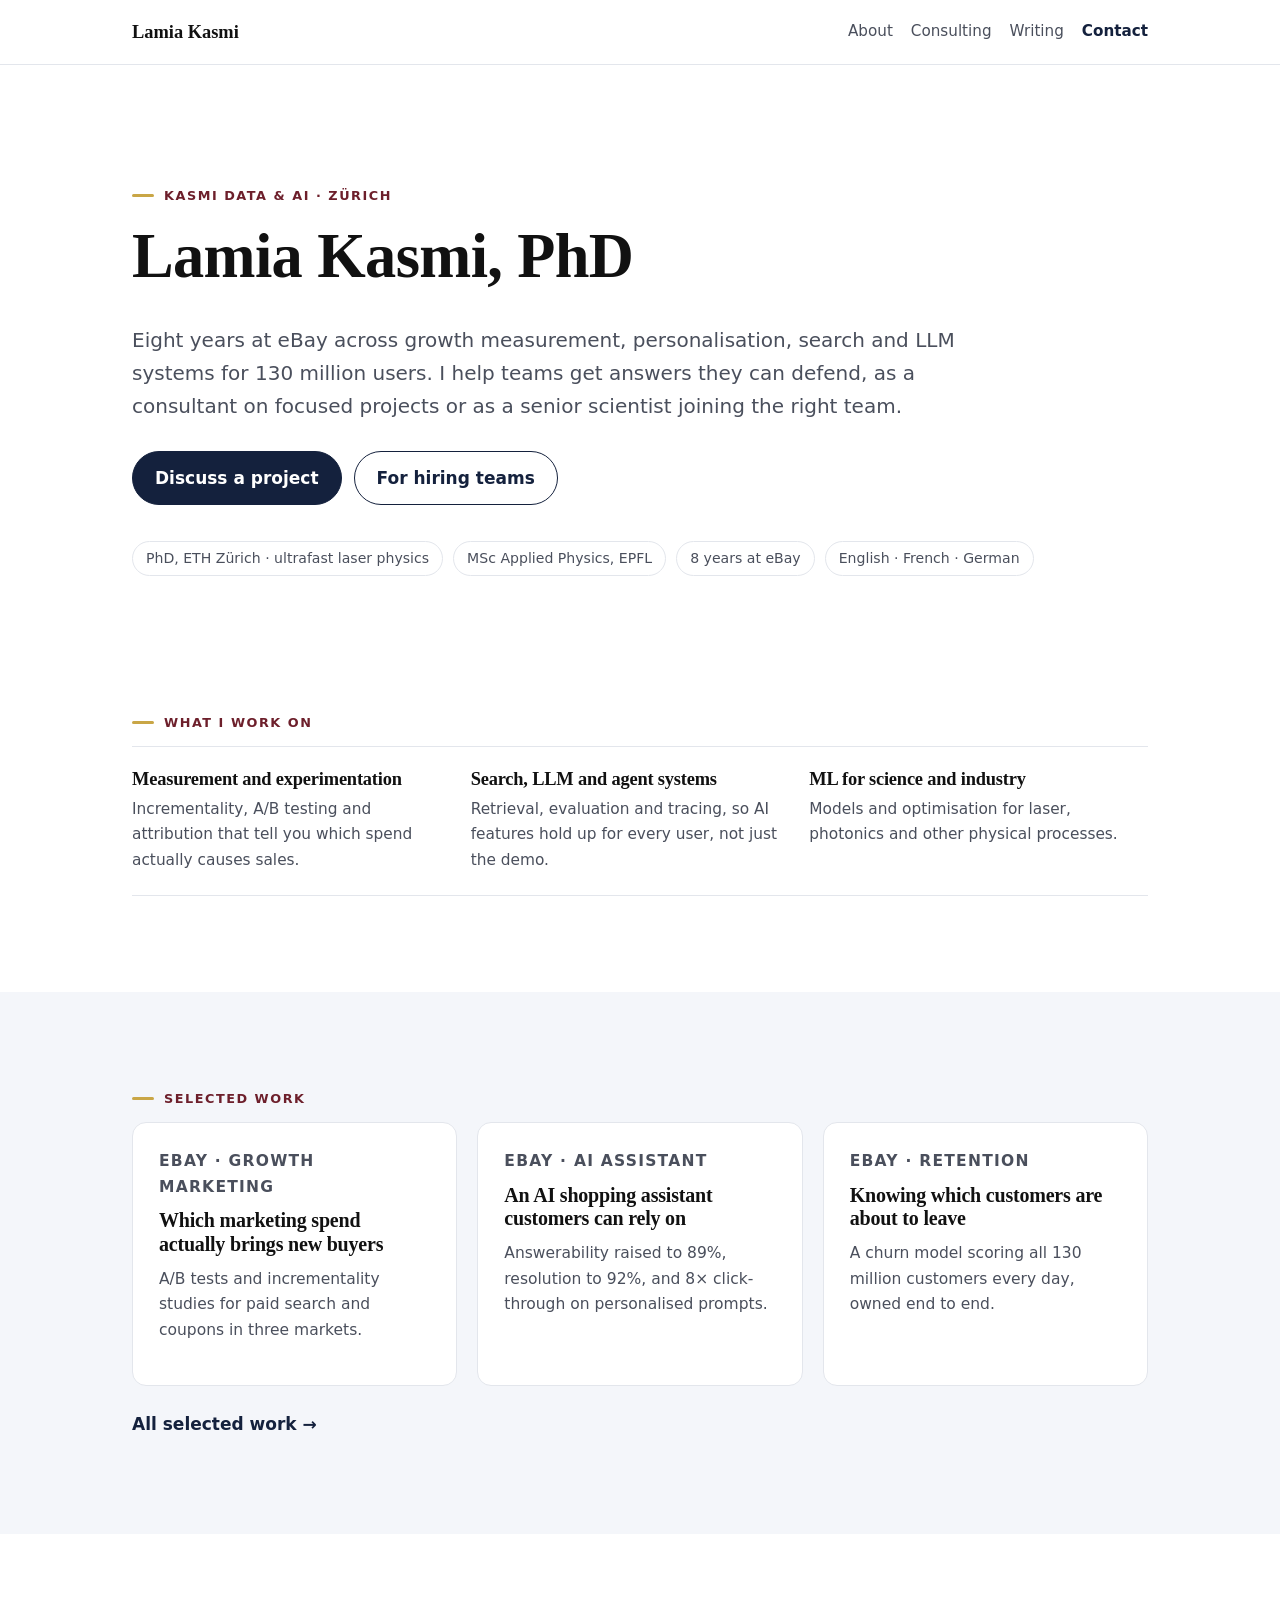
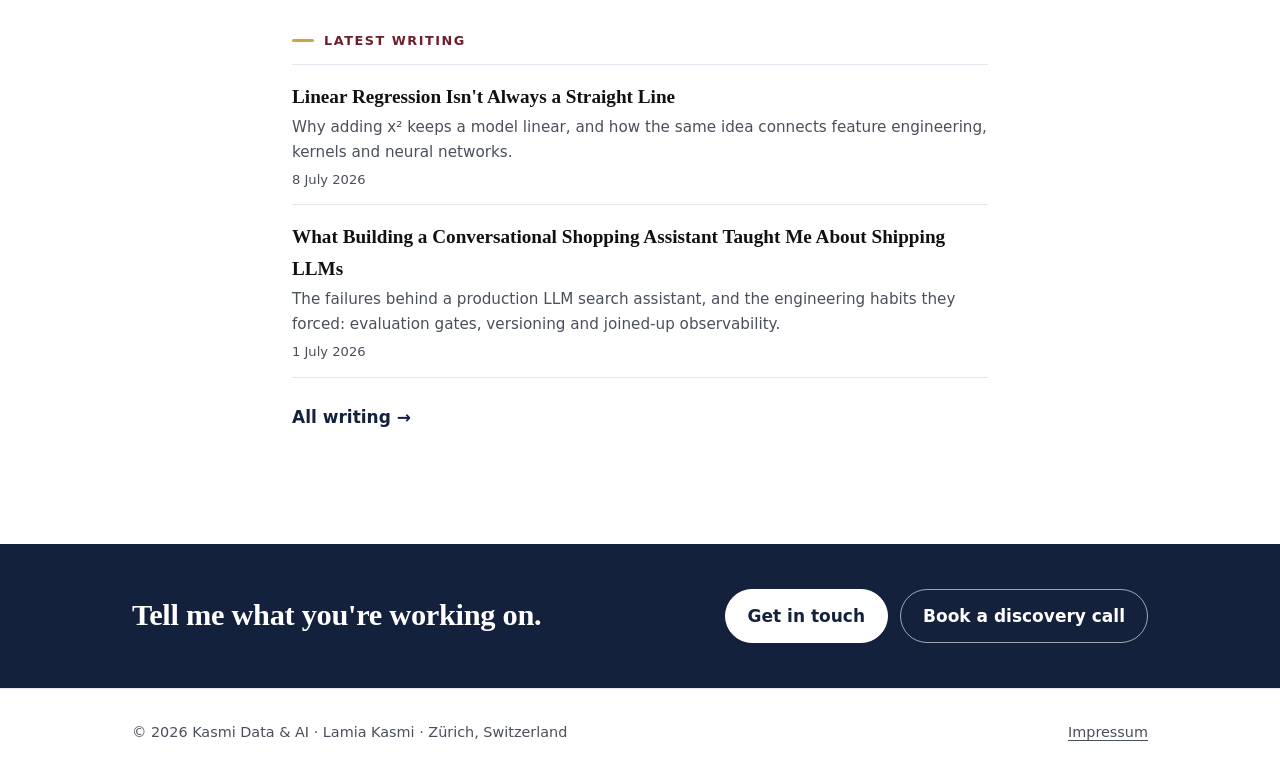
==== index.html @ ca81e2a3 "Update site" ====
<!doctype html>
<html lang="en">
<head>
<meta charset="utf-8">
<meta name="viewport" content="width=device-width, initial-scale=1">
<title>Lamia Kasmi, PhD | Kasmi Data &amp; AI, Zürich</title>
<meta name="description" content="Lamia Kasmi, physicist turned data scientist in Zürich. Growth measurement, experimentation, search and LLM systems, and ML for science and industry.">
<link rel="canonical" href="https://lamiakasmi.com/">
<meta property="og:type" content="website">
<meta property="og:title" content="Lamia Kasmi, PhD | Kasmi Data &amp; AI, Zürich">
<meta property="og:description" content="Lamia Kasmi, physicist turned data scientist in Zürich. Growth measurement, experimentation, search and LLM systems, and ML for science and industry.">
<meta property="og:url" content="https://lamiakasmi.com/">
<meta name="twitter:card" content="summary">
<link rel="icon" href="/static/favicon.svg" type="image/svg+xml">
<link rel="stylesheet" href="/static/style.css">
<script type="application/ld+json">
{"@context":"https://schema.org","@type":"Person","name":"Lamia Kasmi","jobTitle":"Senior Data Scientist and AI Consultant","url":"https://lamiakasmi.com","address":{"@type":"PostalAddress","addressLocality":"Zürich","addressCountry":"CH"},"alumniOf":[{"@type":"CollegeOrUniversity","name":"ETH Zürich"},{"@type":"CollegeOrUniversity","name":"EPFL"}],"knowsAbout":["Experimentation","Incrementality measurement","Marketing attribution","Search and retrieval","LLM evaluation","Machine learning","Laser physics"],"knowsLanguage":["en","fr","de"],"worksFor":{"@type":"Organization","name":"Kasmi Data & AI","url":"https://lamiakasmi.com"}}
</script>

</head>
<body>
<header class="site-header">
  <div class="wrap bar">
    <a class="brand" href="/">Lamia Kasmi</a>
    <nav aria-label="Main">
      <a href="/about/">About</a>
      <a href="/consulting/">Consulting</a>
      <a href="/writing/">Writing</a>
      <a class="nav-cta" href="/contact/">Contact</a>
    </nav>
  </div>
</header>
<main>
<section class="hero">
  <div class="wrap">
    <p class="eyebrow">Kasmi Data &amp; AI · Zürich</p>
    <h1>Lamia Kasmi, PhD</h1>
    <p class="lead">Eight years at eBay across growth measurement, personalisation, search and LLM systems for 130 million users. I help teams get answers they can defend, as a consultant on focused projects or as a senior scientist joining the right team.</p>
    <div class="actions">
      <a class="btn" href="/contact/">Discuss a project</a>
      <a class="btn ghost" href="/about/#roles">For hiring teams</a>
    </div>
    <ul class="creds">
      <li>PhD, ETH Zürich · ultrafast laser physics</li>
      <li>MSc Applied Physics, EPFL</li>
      <li>8 years at eBay</li>
      <li>English · French · German</li>
    </ul>
  </div>
</section>

<section class="section tight-top">
  <div class="wrap">
    <p class="eyebrow">What I work on</p>
    <div class="pillars">
      <a href="/consulting/#measurement"><h3>Measurement and experimentation</h3><p>Incrementality, A/B testing and attribution that tell you which spend actually causes sales.</p></a>
      <a href="/consulting/#ai-systems"><h3>Search, LLM and agent systems</h3><p>Retrieval, evaluation and tracing, so AI features hold up for every user, not just the demo.</p></a>
      <a href="/consulting/#science"><h3>ML for science and industry</h3><p>Models and optimisation for laser, photonics and other physical processes.</p></a>
    </div>
  </div>
</section>

<section class="section alt">
  <div class="wrap">
    <p class="eyebrow">Selected work</p>
    <div class="grid three">
      <article class="work">
        <p class="tag">eBay · Growth marketing</p>
        <h3>Which marketing spend actually brings new buyers</h3>
        <p>A/B tests and incrementality studies for paid search and coupons in three markets.</p>
      </article>
      <article class="work">
        <p class="tag">eBay · AI assistant</p>
        <h3>An AI shopping assistant customers can rely on</h3>
        <p>Answerability raised to 89%, resolution to 92%, and 8× click-through on personalised prompts.</p>
      </article>
      <article class="work">
        <p class="tag">eBay · Retention</p>
        <h3>Knowing which customers are about to leave</h3>
        <p>A churn model scoring all 130 million customers every day, owned end to end.</p>
      </article>
    </div>
    <p class="after-grid"><a class="more" href="/consulting/#work">All selected work →</a></p>
  </div>
</section>



<section class="section">
  <div class="wrap narrow">
    <p class="eyebrow">Latest writing</p>
    <ul class="post-list"><li><a href="/writing/linear-in-parameters/"><span class="post-title">Linear Regression Isn&#x27;t Always a Straight Line</span><span class="post-desc">Why adding x² keeps a model linear, and how the same idea connects feature engineering, kernels and neural networks.</span></a><time datetime="2026-07-08">8 July 2026</time></li>
<li><a href="/writing/building-a-conversational-shopping-assistant/"><span class="post-title">What Building a Conversational Shopping Assistant Taught Me About Shipping LLMs</span><span class="post-desc">The failures behind a production LLM search assistant, and the engineering habits they forced: evaluation gates, versioning and joined-up observability.</span></a><time datetime="2026-07-01">1 July 2026</time></li></ul>
    <p><a class="more" href="/writing/">All writing →</a></p>
  </div>
</section>

<section class="cta-band">
  <div class="wrap bar">
    <h2>Tell me what you're working on.</h2>
    <div class="actions tight"><a class="btn" href="/contact/">Get in touch</a><a class="btn ghost-light" href="https://calendly.com/lamiakasmi/30min">Book a discovery call</a></div>
  </div>
</section>
</main>

<footer class="site-footer">
  <div class="wrap bar">
    <span>© 2026 Kasmi Data &amp; AI · Lamia Kasmi · Zürich, Switzerland</span>
    <span><a href="/impressum/">Impressum</a></span>
  </div>
</footer>
</body>
</html>
---- static/style.css ----
:root {
  /* Brand: navy, yellow, bordeaux, black, white */
  --navy: #14213d;
  --yellow: #c9a646;   /* muted gold */
  --bordeaux: #6d1f2b; /* wine red, no pink cast */
  --bg: #ffffff;
  --bg-alt: #f4f6fa;
  --surface: #ffffff;
  --ink: #111111;
  --muted: #4a4f5c;
  --line: #e3e6ec;
  --accent: var(--navy);        /* buttons, links */
  --accent-ink: #ffffff;
  --label: var(--bordeaux);     /* small section labels, step numbers */
  --rule: var(--navy);
  --mark: var(--yellow);        /* non-text accents only: yellow text on white is unreadable */
  --serif: "Iowan Old Style", "Palatino Linotype", Palatino, "Book Antiqua", Georgia, serif;
  --sans: system-ui, -apple-system, "Segoe UI", Roboto, "Helvetica Neue", Arial, sans-serif;
  --mono: ui-monospace, "SF Mono", Menlo, Consolas, monospace;
  --radius: 14px;
  color-scheme: light;
}
@media (prefers-color-scheme: dark) {
  :root {
    --bg: #0d1322; --bg-alt: #111a2d; --surface: #141c30; --ink: #f5f6f8; --muted: #a9b0c0; --line: #242d45;
    --accent: #eef0f4; --accent-ink: var(--navy); --label: var(--yellow); --rule: #5b6a8f; color-scheme: dark;
  }
}
* { box-sizing: border-box; }
html { scroll-behavior: smooth; }
body { margin: 0; background: var(--bg); color: var(--ink); font: 17px/1.65 var(--sans); -webkit-font-smoothing: antialiased; }
a { color: var(--accent); text-underline-offset: 3px; }
a:hover { color: var(--label); }
:focus-visible { outline: 3px solid var(--mark); outline-offset: 2px; }
h1, h2, h3 { font-family: var(--serif); font-weight: 600; line-height: 1.18; letter-spacing: -0.01em; margin: 0 0 .5em; }
h1 { font-size: clamp(2.3rem, 5.5vw, 3.9rem); }
h2 { font-size: clamp(1.7rem, 3.4vw, 2.3rem); margin-bottom: 1.2em; }
h3 { font-size: 1.25rem; }
p { margin: 0 0 1em; }
.wrap { max-width: 1080px; margin: 0 auto; padding: 0 16px; }
@media (min-width: 720px) { .wrap { padding: 0 32px; } }
.wrap.narrow { max-width: 760px; }

/* Header */
.site-header { position: sticky; top: 0; z-index: 10; background: color-mix(in srgb, var(--bg) 88%, transparent); backdrop-filter: blur(10px); }
.bar { display: flex; align-items: center; justify-content: space-between; gap: 16px; min-height: 64px; flex-wrap: wrap; }
.brand { font-family: var(--serif); font-weight: 600; font-size: 1.15rem; color: var(--ink); text-decoration: none; }
nav { display: flex; gap: 18px; font-size: .95rem; flex-wrap: wrap; }
nav a { color: var(--muted); text-decoration: none; }
nav a:hover { color: var(--ink); }
nav .nav-cta { color: var(--accent); font-weight: 600; }
@media (max-width: 640px) { nav a:not(.nav-cta):not([href="/writing/"]) { display: none; } }
.site-header { border-bottom: 1px solid var(--line); }

/* Hero */
.hero { padding: clamp(56px, 10vw, 120px) 0 clamp(48px, 7vw, 88px); }
.eyebrow { font-size: .8rem; font-weight: 600; letter-spacing: .12em; text-transform: uppercase; color: var(--label); margin-bottom: 1em; display: flex; align-items: center; gap: 10px; }
.eyebrow::before { content: ""; width: 22px; height: 3px; background: var(--mark); border-radius: 2px; flex: none; }
.eyebrow a { color: inherit; text-decoration: none; }
.lead { font-size: clamp(1.08rem, 2vw, 1.25rem); color: var(--muted); max-width: 44em; }
.actions { display: flex; gap: 12px; flex-wrap: wrap; margin: 28px 0; }
.btn { display: inline-block; padding: 12px 22px; border-radius: 999px; background: var(--accent); color: var(--accent-ink); font-weight: 600; text-decoration: none; border: 1.5px solid var(--accent); transition: transform .15s ease, opacity .15s; }
.btn:hover { transform: translateY(-1px); opacity: .92; color: var(--accent-ink); }
.btn.ghost:hover { color: var(--accent); }
.btn.ghost { background: transparent; color: var(--accent); }
.creds { list-style: none; padding: 0; margin: 36px 0 0; display: flex; flex-wrap: wrap; gap: 8px 10px; }
.creds li { font-size: .88rem; color: var(--muted); border: 1px solid var(--line); border-radius: 999px; padding: 5px 13px; background: var(--surface); }

/* Sections */
.section { padding: clamp(56px, 8vw, 96px) 0; }
.section.alt { background: var(--bg-alt); }
.grid { display: grid; gap: 20px; }
.grid.three { grid-template-columns: repeat(auto-fit, minmax(260px, 1fr)); }
.grid.two { grid-template-columns: repeat(auto-fit, minmax(300px, 1fr)); }
.card, .work, .quote { background: var(--surface); border: 1px solid var(--line); border-radius: var(--radius); padding: 26px; }
.card .q { font-family: var(--serif); font-style: italic; font-size: 1.12rem; color: var(--ink); }
.card h3 { font-family: var(--sans); font-size: 1rem; letter-spacing: .01em; }
.card p:not(.q):not(.for) { color: var(--muted); font-size: .97rem; }
.for { font-size: .85rem; font-weight: 600; color: var(--accent); margin: 0; }
.tag { font-size: .78rem; font-weight: 600; letter-spacing: .08em; text-transform: uppercase; color: var(--muted); margin-bottom: .6em; }
.work p { color: var(--muted); font-size: .97rem; }
.more { font-weight: 600; text-decoration: none; }
.steps { list-style: none; padding: 0; margin: 0; display: grid; gap: 20px; grid-template-columns: repeat(auto-fit, minmax(240px, 1fr)); counter-reset: s; }
.steps li { counter-increment: s; border-top: 2px solid var(--rule); padding-top: 18px; }
.steps li::before { content: "0" counter(s); font-family: var(--mono); font-size: .85rem; color: var(--label); }
.steps p { color: var(--muted); font-size: .97rem; }
.quotes { display: grid; gap: 20px; grid-template-columns: repeat(auto-fit, minmax(300px, 1fr)); }
.quote { margin: 0; }
.quote blockquote { margin: 0 0 16px; font-family: var(--serif); font-size: 1.1rem; }
.quote figcaption { display: flex; flex-direction: column; font-size: .92rem; }
.quote figcaption span { color: var(--muted); }
.contact h2 { margin-bottom: .6em; }
.socials a { margin-right: 16px; }

.path { border-top: 3px solid var(--mark) !important; background: var(--surface); border: 1px solid var(--line); border-radius: var(--radius); padding: 28px; display: flex; flex-direction: column; scroll-margin-top: 90px; }
.path > .btn, .path .actions { margin-top: auto; }
.path > .btn { align-self: flex-start; }
.path h3 { font-size: 1.4rem; }
.path > p { color: var(--muted); }
.steps.compact { grid-template-columns: 1fr; gap: 14px; margin-bottom: 24px; }
.steps.compact li { border-top-width: 1px; padding-top: 12px; }
.steps h4 { font-size: 1rem; margin: 4px 0 4px; }
.steps.compact p { margin: 0; }
.facts { list-style: none; padding: 0; margin: 0 0 24px; }
.facts li { display: grid; grid-template-columns: 8.5em 1fr; gap: 12px; padding: 10px 0; border-top: 1px solid var(--line); font-size: .95rem; }
.facts strong { font-weight: 600; }
.facts span { color: var(--muted); }
@media (max-width: 520px) { .facts li { grid-template-columns: 1fr; gap: 2px; } }
.actions.tight { margin: 0; }

/* Writing */
.post-list { list-style: none; padding: 0; margin: 0 0 1.5em; }
.post-list li { border-top: 1px solid var(--line); }
.post-list li:last-child { border-bottom: 1px solid var(--line); }
.post-list a { display: flex; flex-direction: column; gap: 2px; padding: 16px 0 4px; text-decoration: none; }
.post-title { font-family: var(--serif); font-size: 1.2rem; color: var(--ink); font-weight: 600; }
.post-desc { color: var(--muted); font-size: .95rem; }
.post-list time { display: block; font-size: .82rem; color: var(--muted); padding-bottom: 14px; }
.draft { font: 600 .7rem var(--sans); text-transform: uppercase; letter-spacing: .08em; color: var(--label); border: 1px solid var(--label); border-radius: 4px; padding: 1px 5px; vertical-align: middle; }
.page { padding-top: clamp(40px, 7vw, 80px); padding-bottom: 80px; }
.page h1 { font-size: clamp(2rem, 4.5vw, 2.9rem); }
.prose { font-size: 1.06rem; }
.prose h2 { font-size: 1.55rem; margin: 1.8em 0 .6em; }
.prose h3 { margin-top: 1.5em; }
.prose img { max-width: 100%; height: auto; border-radius: 8px; }
.prose pre { background: var(--bg-alt); border: 1px solid var(--line); border-radius: 10px; padding: 16px; overflow-x: auto; font-size: .9rem; }
.prose code { font-family: var(--mono); font-size: .9em; }
.prose table { border-collapse: collapse; width: 100%; display: block; overflow-x: auto; font-size: .95rem; }
.prose th, .prose td { border-bottom: 1px solid var(--line); padding: 8px 10px; text-align: left; }
.prose blockquote { margin: 1.2em 0; padding-left: 18px; border-left: 3px solid var(--mark); color: var(--muted); }
.prose .katex-display { overflow-x: auto; overflow-y: hidden; }
.post-cta { margin-top: 48px; padding: 20px 24px; border-radius: var(--radius); background: var(--bg-alt); border: 1px solid var(--line); }
.post-cta p { margin: 0; }

/* Footer */
.site-footer { border-top: 1px solid var(--line); color: var(--muted); font-size: .9rem; padding: 12px 0; }
.site-footer a { color: var(--muted); }

/* Multi-page layout */
.page-head { padding: clamp(48px, 8vw, 96px) 0 8px; }
.page-head h1 { font-size: clamp(2.1rem, 4.8vw, 3.2rem); max-width: 18em; }
.section.tight-top { padding-top: clamp(28px, 4vw, 48px); }
h2.small { font-size: 1.35rem; margin-bottom: .7em; }
.pillars { display: grid; gap: 0; grid-template-columns: repeat(auto-fit, minmax(240px, 1fr)); border-top: 1px solid var(--line); }
.pillars a { display: block; padding: 22px 24px 22px 0; text-decoration: none; color: inherit; border-bottom: 1px solid var(--line); }
.pillars a:hover h3 { color: var(--label); }
.pillars h3 { font-size: 1.15rem; margin-bottom: .35em; color: var(--ink); }
.pillars p { color: var(--muted); font-size: .96rem; margin: 0; }
.after-grid { margin: 24px 0 0; }
.service { display: grid; gap: 24px 48px; grid-template-columns: minmax(0, 1fr) minmax(0, 1.5fr); padding: 40px 0; border-top: 1px solid var(--line); scroll-margin-top: 80px; }
.service:first-child { border-top: 0; padding-top: 8px; }
.service h2 { font-size: 1.6rem; margin-bottom: .5em; }
.service .q { font-family: var(--serif); font-style: italic; font-size: 1.1rem; color: var(--muted); }
.service h4 { font-size: .8rem; letter-spacing: .1em; text-transform: uppercase; color: var(--muted); margin: 0 0 .6em; }
.service p { color: var(--muted); }
@media (max-width: 760px) { .service { grid-template-columns: 1fr; } }
.bullets { margin: 0 0 1.4em; padding-left: 1.1em; color: var(--ink); }
.bullets li { margin-bottom: .35em; }
.bullets li::marker { color: var(--label); }
.expect > div { border-left: 3px solid var(--mark); padding-left: 18px; }
.expect h3 { font-family: var(--sans); font-size: 1.02rem; margin-bottom: .3em; }
.expect p { color: var(--muted); margin: 0; }
.timeline { list-style: none; padding: 0; margin: 32px 0 0; border-top: 1px solid var(--line); }
.timeline li { display: grid; grid-template-columns: 8.5em 1fr; gap: 12px; padding: 14px 0; border-bottom: 1px solid var(--line); }
.timeline span { font-family: var(--mono); font-size: .85rem; color: var(--label); padding-top: 3px; }
.timeline p { margin: 0; color: var(--muted); font-size: .95rem; }
@media (max-width: 520px) { .timeline li { grid-template-columns: 1fr; gap: 2px; } }
.topics { display: grid; gap: 24px; }
.topics h3 { font-size: 1.15rem; margin-bottom: .3em; }
.topics p { color: var(--muted); margin: 0; }
.section .btn { margin-top: 8px; }
.cta-band { background: var(--navy); color: #fff; padding: 40px 0; }
.cta-band h2 { color: #fff; margin: 0; font-size: clamp(1.4rem, 3vw, 1.9rem); }
.cta-band .btn { background: #fff; color: var(--navy); border-color: #fff; }
.cta-band .btn:hover { color: var(--navy); }
@media (prefers-color-scheme: dark) { .cta-band { background: #182443; } }
.contact-actions { margin-top: 32px; }
.note { color: var(--muted); font-style: italic; }
.path .tag { color: var(--label); }
.grid.expect { grid-template-columns: repeat(2, minmax(0, 1fr)); gap: 28px 40px; max-width: 860px; }
@media (max-width: 640px) { .grid.expect { grid-template-columns: 1fr; } }

.cta-band .actions.tight { margin: 0; }
.btn.ghost-light { background: transparent; color: #fff; border-color: rgba(255,255,255,.6); }
.btn.ghost-light:hover { color: #fff; border-color: #fff; }
.prose figure { margin: 2em 0; }
.prose figure img { display: block; margin: 0 auto; }
.prose figcaption { margin-top: 10px; font-size: .9rem; color: var(--muted); text-align: center; }

.muted-lead { color: var(--muted); }
.pubs { padding-left: 1.3em; margin: 24px 0; }
.pubs li { margin-bottom: 18px; padding-left: 4px; }
.pubs li::marker { color: var(--label); font-family: var(--mono); font-size: .85rem; }
.pubs a { font-weight: 600; text-decoration: none; color: var(--ink); }
.pubs a:hover { color: var(--label); }
.pubs .authors, .pubs .venue { display: block; font-size: .92rem; color: var(--muted); }
.pubs .authors strong { color: var(--ink); font-weight: 600; }
.thesis { font-size: .95rem; color: var(--muted); }
.projects { list-style: none; padding: 0; margin: 0; border-top: 1px solid var(--line); }
.projects li { padding: 14px 0; border-bottom: 1px solid var(--line); }
.projects a { font-weight: 600; text-decoration: none; color: var(--ink); display: block; }
.projects a:hover { color: var(--label); }
.projects span { color: var(--muted); font-size: .95rem; }

.note-small { font-size: .9rem; color: var(--muted); margin-top: 12px; }
.faq details { border-top: 1px solid var(--line); padding: 14px 0; }
.faq details:last-child { border-bottom: 1px solid var(--line); }
.faq summary { cursor: pointer; font-weight: 600; list-style: none; display: flex; justify-content: space-between; gap: 16px; }
.faq summary::-webkit-details-marker { display: none; }
.faq summary::after { content: "+"; color: var(--label); font-family: var(--mono); }
.faq details[open] summary::after { content: "−"; }
.faq details p { margin: 10px 0 0; color: var(--muted); }

.stats { list-style: none; padding: 0; margin: 8px 0 0; display: grid; grid-template-columns: repeat(auto-fit, minmax(220px, 1fr)); gap: 24px 32px; }
.stats li { border-top: 2px solid var(--rule); padding-top: 12px; }
.stats strong { display: block; font-family: var(--serif); font-size: 1.9rem; line-height: 1.1; color: var(--ink); margin-bottom: 6px; }
.stats span { color: var(--muted); font-size: .93rem; }
.timeline li div > p:empty { display: none; }

/* Contact form (Un-static backend) */
.contact-form { display: grid; gap: 18px; margin: 32px 0 8px; padding: 28px; background: var(--surface); border: 1px solid var(--line); border-top: 3px solid var(--mark); border-radius: var(--radius); }
.contact-form .field-row { display: grid; gap: 18px; grid-template-columns: 1fr 1fr; }
.contact-form label { display: grid; gap: 6px; font-weight: 600; font-size: .95rem; }
.contact-form .optional { font-weight: 400; color: var(--muted); }
.contact-form input, .contact-form select, .contact-form textarea { font: inherit; font-weight: 400; color: var(--ink); background: var(--bg); border: 1px solid var(--line); border-radius: 10px; padding: 11px 13px; width: 100%; box-sizing: border-box; }
.contact-form textarea { resize: vertical; min-height: 140px; }
.contact-form input, .contact-form select { height: 48px; }
.contact-form input:focus, .contact-form select:focus, .contact-form textarea:focus { outline: 2px solid var(--accent); outline-offset: 1px; border-color: transparent; }
.contact-form .btn { justify-self: start; cursor: pointer; font: inherit; font-weight: 600; margin-top: 0; }
.contact-form .note-small { margin: 0; }
@media (max-width: 640px) { .contact-form { padding: 20px; } .contact-form .field-row { grid-template-columns: 1fr; } }
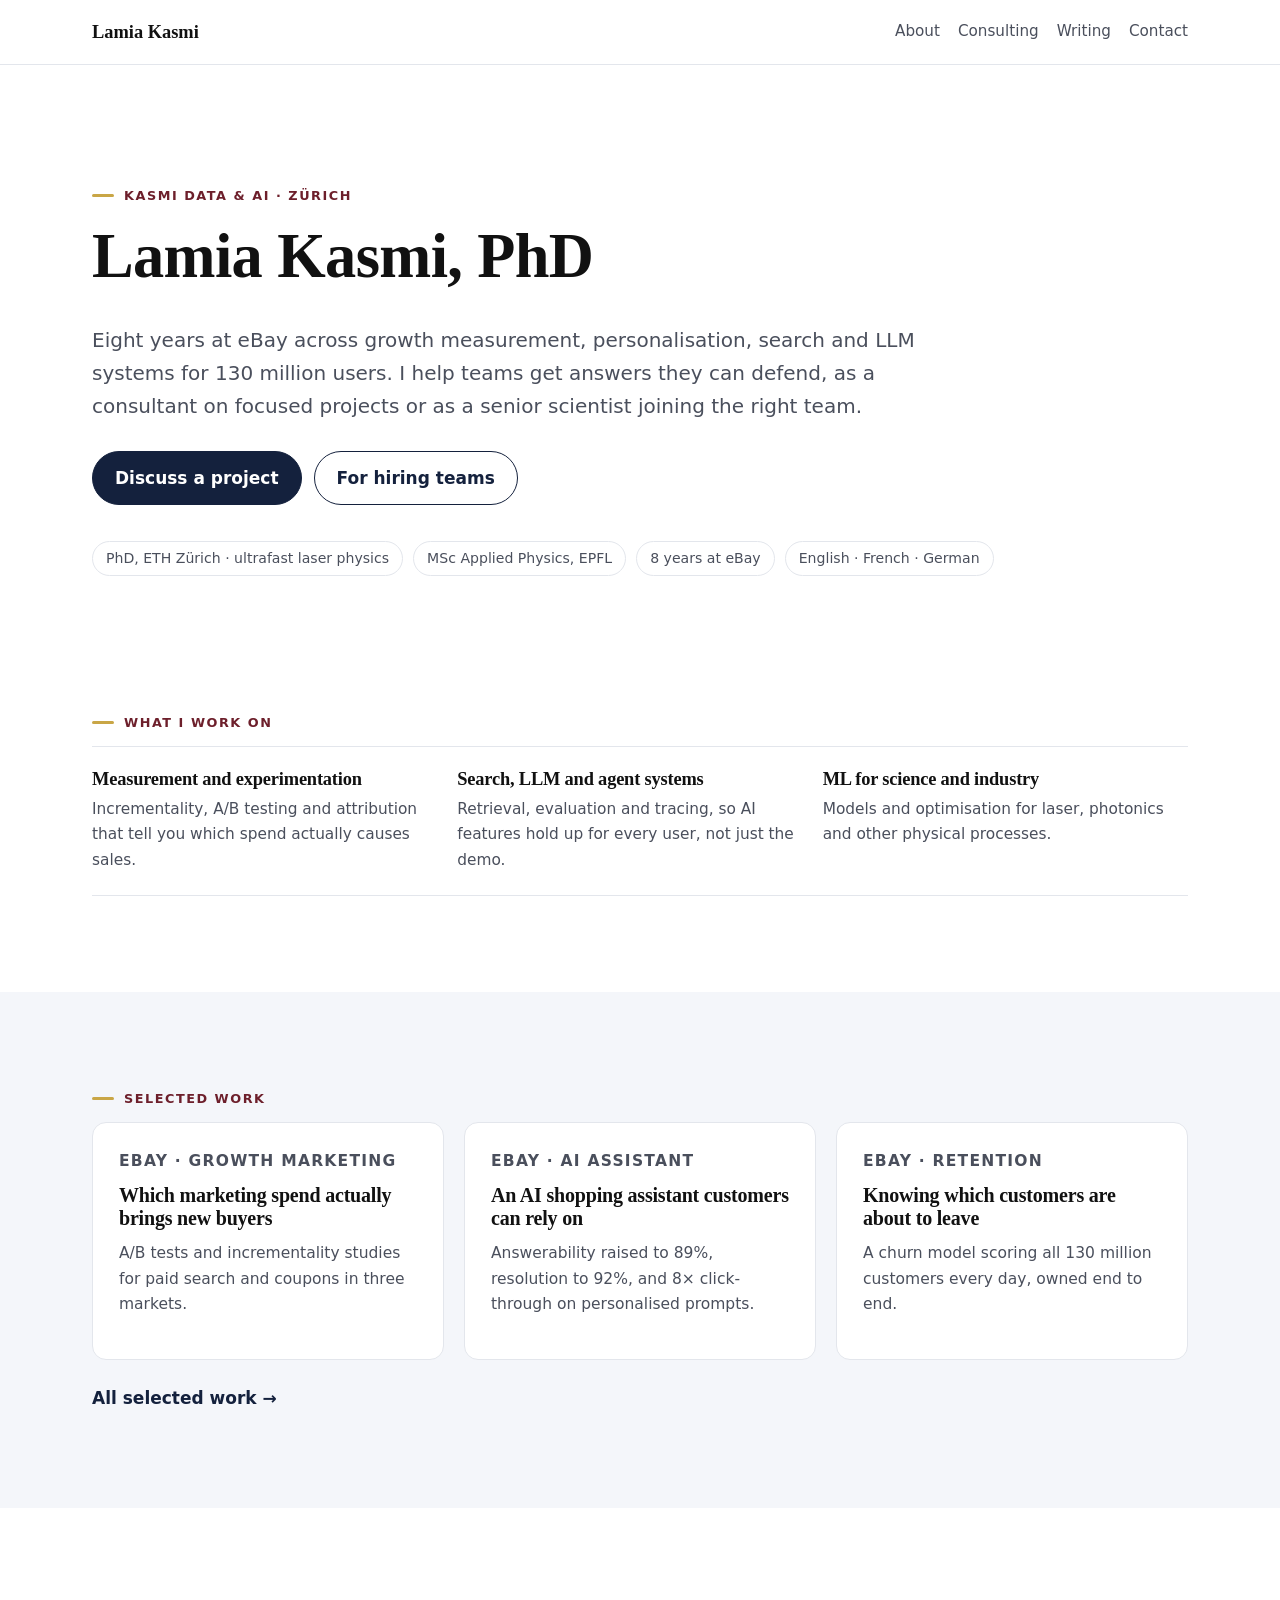
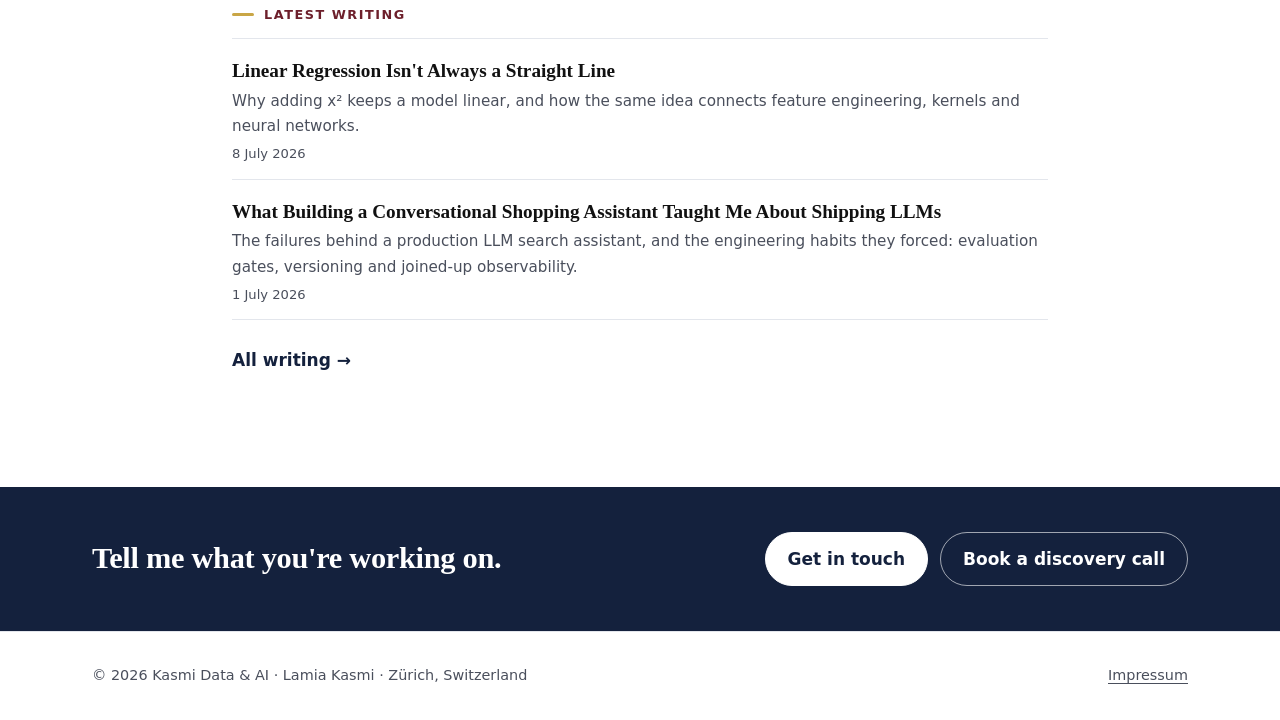
==== commit 4939b3a6: "Update site" ====
--- a/index.html
+++ b/index.html
@@ -26,7 +26,7 @@
       <a href="/about/">About</a>
       <a href="/consulting/">Consulting</a>
       <a href="/writing/">Writing</a>
-      <a class="nav-cta" href="/contact/">Contact</a>
+      <a href="/contact/">Contact</a>
     </nav>
   </div>
 </header>
--- a/static/style.css
+++ b/static/style.css
@@ -37,9 +37,10 @@
 h2 { font-size: clamp(1.7rem, 3.4vw, 2.3rem); margin-bottom: 1.2em; }
 h3 { font-size: 1.25rem; }
 p { margin: 0 0 1em; }
-.wrap { max-width: 1080px; margin: 0 auto; padding: 0 16px; }
+.wrap { max-width: 1160px; margin: 0 auto; padding: 0 16px; }
 @media (min-width: 720px) { .wrap { padding: 0 32px; } }
-.wrap.narrow { max-width: 760px; }
+.wrap.narrow { max-width: 880px; }
+.prose { max-width: 44rem; }
 
 /* Header */
 .site-header { position: sticky; top: 0; z-index: 10; background: color-mix(in srgb, var(--bg) 88%, transparent); backdrop-filter: blur(10px); }
@@ -48,8 +49,11 @@
 nav { display: flex; gap: 18px; font-size: .95rem; flex-wrap: wrap; }
 nav a { color: var(--muted); text-decoration: none; }
 nav a:hover { color: var(--ink); }
-nav .nav-cta { color: var(--accent); font-weight: 600; }
-@media (max-width: 640px) { nav a:not(.nav-cta):not([href="/writing/"]) { display: none; } }
+nav a[aria-current="page"] { color: var(--ink); font-weight: 600; box-shadow: inset 0 -2px 0 var(--mark); }
+@media (max-width: 640px) {
+  .site-header .bar { padding: 10px 16px 8px; row-gap: 6px; }
+  .site-header nav { width: 100%; justify-content: space-between; gap: 10px; }
+}
 .site-header { border-bottom: 1px solid var(--line); }
 
 /* Hero */
@@ -229,3 +233,25 @@
 .contact-form .btn { justify-self: start; cursor: pointer; font: inherit; font-weight: 600; margin-top: 0; }
 .contact-form .note-small { margin: 0; }
 @media (max-width: 640px) { .contact-form { padding: 20px; } .contact-form .field-row { grid-template-columns: 1fr; } }
+
+/* About page: in-page navigation, bio beside timeline, project cards, collapsed publications */
+.subnav { display: flex; flex-wrap: wrap; gap: 8px; margin-top: 22px; }
+.subnav a { font-size: .88rem; padding: 6px 13px; border: 1px solid var(--line); border-radius: 999px; color: var(--muted); text-decoration: none; background: var(--surface); }
+.subnav a:hover { color: var(--ink); border-color: var(--mark); }
+section[id] { scroll-margin-top: 110px; }
+.split { display: grid; gap: 40px; }
+@media (min-width: 900px) { .split { grid-template-columns: minmax(0, 1fr) minmax(0, 1.1fr); gap: 64px; align-items: start; } .split .timeline { margin-top: 0; } }
+.projects.cards { border-top: 0; display: grid; gap: 16px; grid-template-columns: 1fr; margin-top: 20px; }
+.projects.cards li { background: var(--surface); border: 1px solid var(--line); border-radius: var(--radius); padding: 20px 22px; }
+.projects.cards a { margin-bottom: 6px; }
+details.more { margin: -6px 0 24px; }
+details.more summary { cursor: pointer; color: var(--accent); font-weight: 600; font-size: .95rem; width: fit-content; }
+details.more summary:hover { color: var(--label); }
+details.more[open] summary { margin-bottom: 18px; }
+details.more .pubs { margin-top: 0; }
+#roles .facts, #roles > .wrap > p, #results .stats + p { max-width: 880px; }
+@media (min-width: 900px) {
+  #results .stats { grid-template-columns: repeat(3, minmax(0, 1fr)); }
+  .projects.cards { grid-template-columns: repeat(2, minmax(0, 1fr)); }
+  #exploring .topics { grid-template-columns: repeat(3, minmax(0, 1fr)); gap: 32px; }
+}
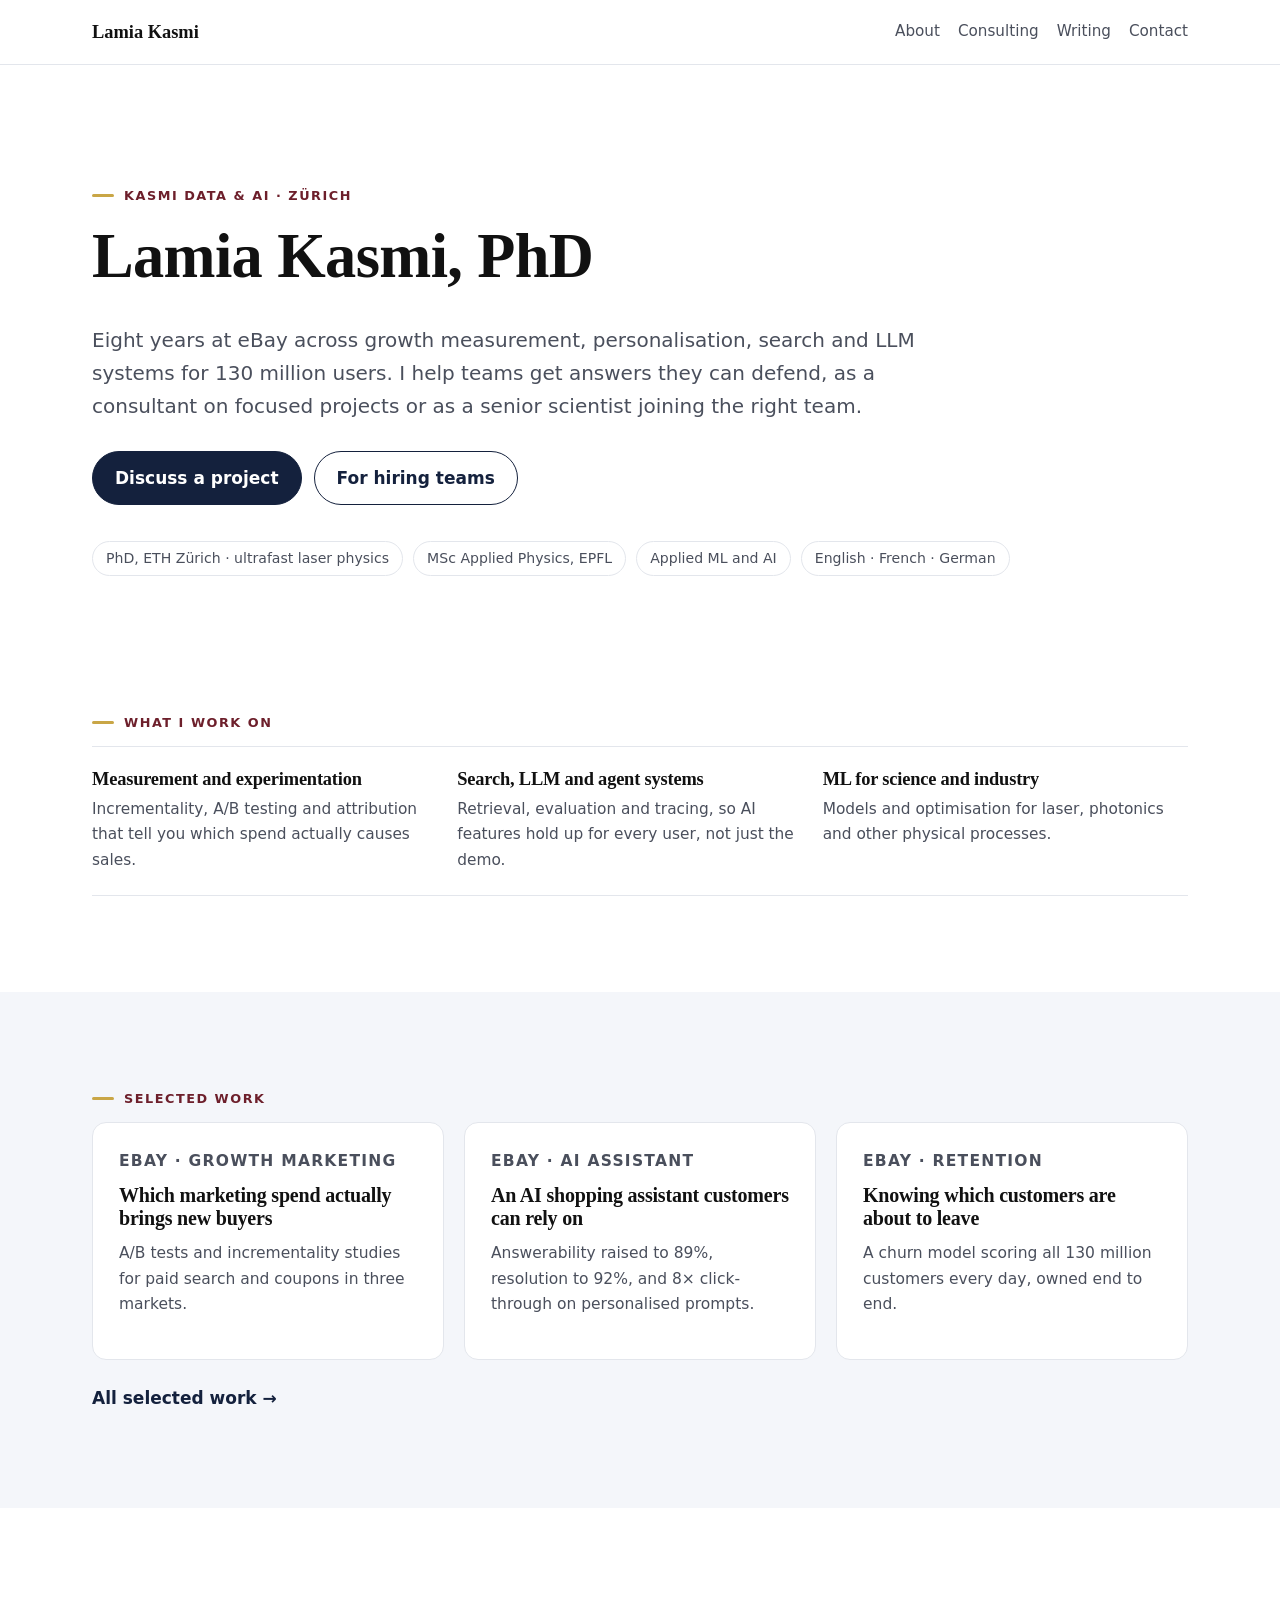
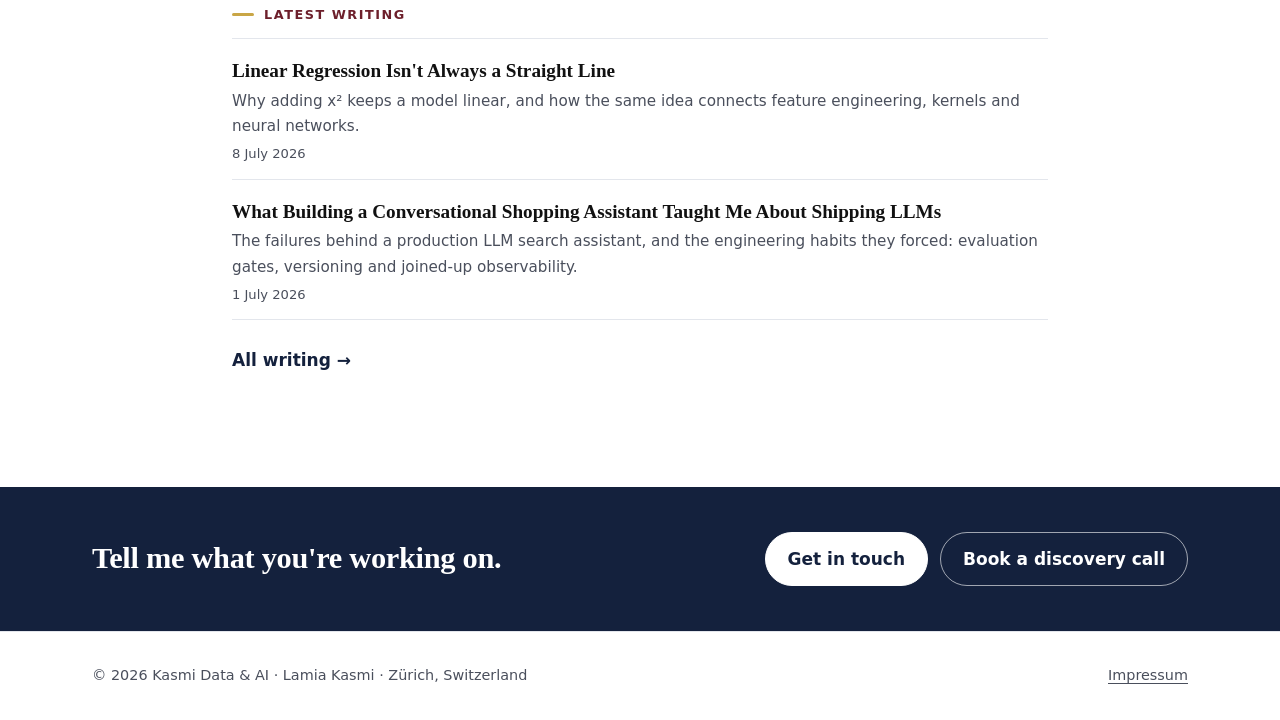
==== commit dc2b5e52: "Update site" ====
--- a/index.html
+++ b/index.html
@@ -43,7 +43,7 @@
     <ul class="creds">
       <li>PhD, ETH Zürich · ultrafast laser physics</li>
       <li>MSc Applied Physics, EPFL</li>
-      <li>8 years at eBay</li>
+      <li>Applied ML and AI</li>
       <li>English · French · German</li>
     </ul>
   </div>
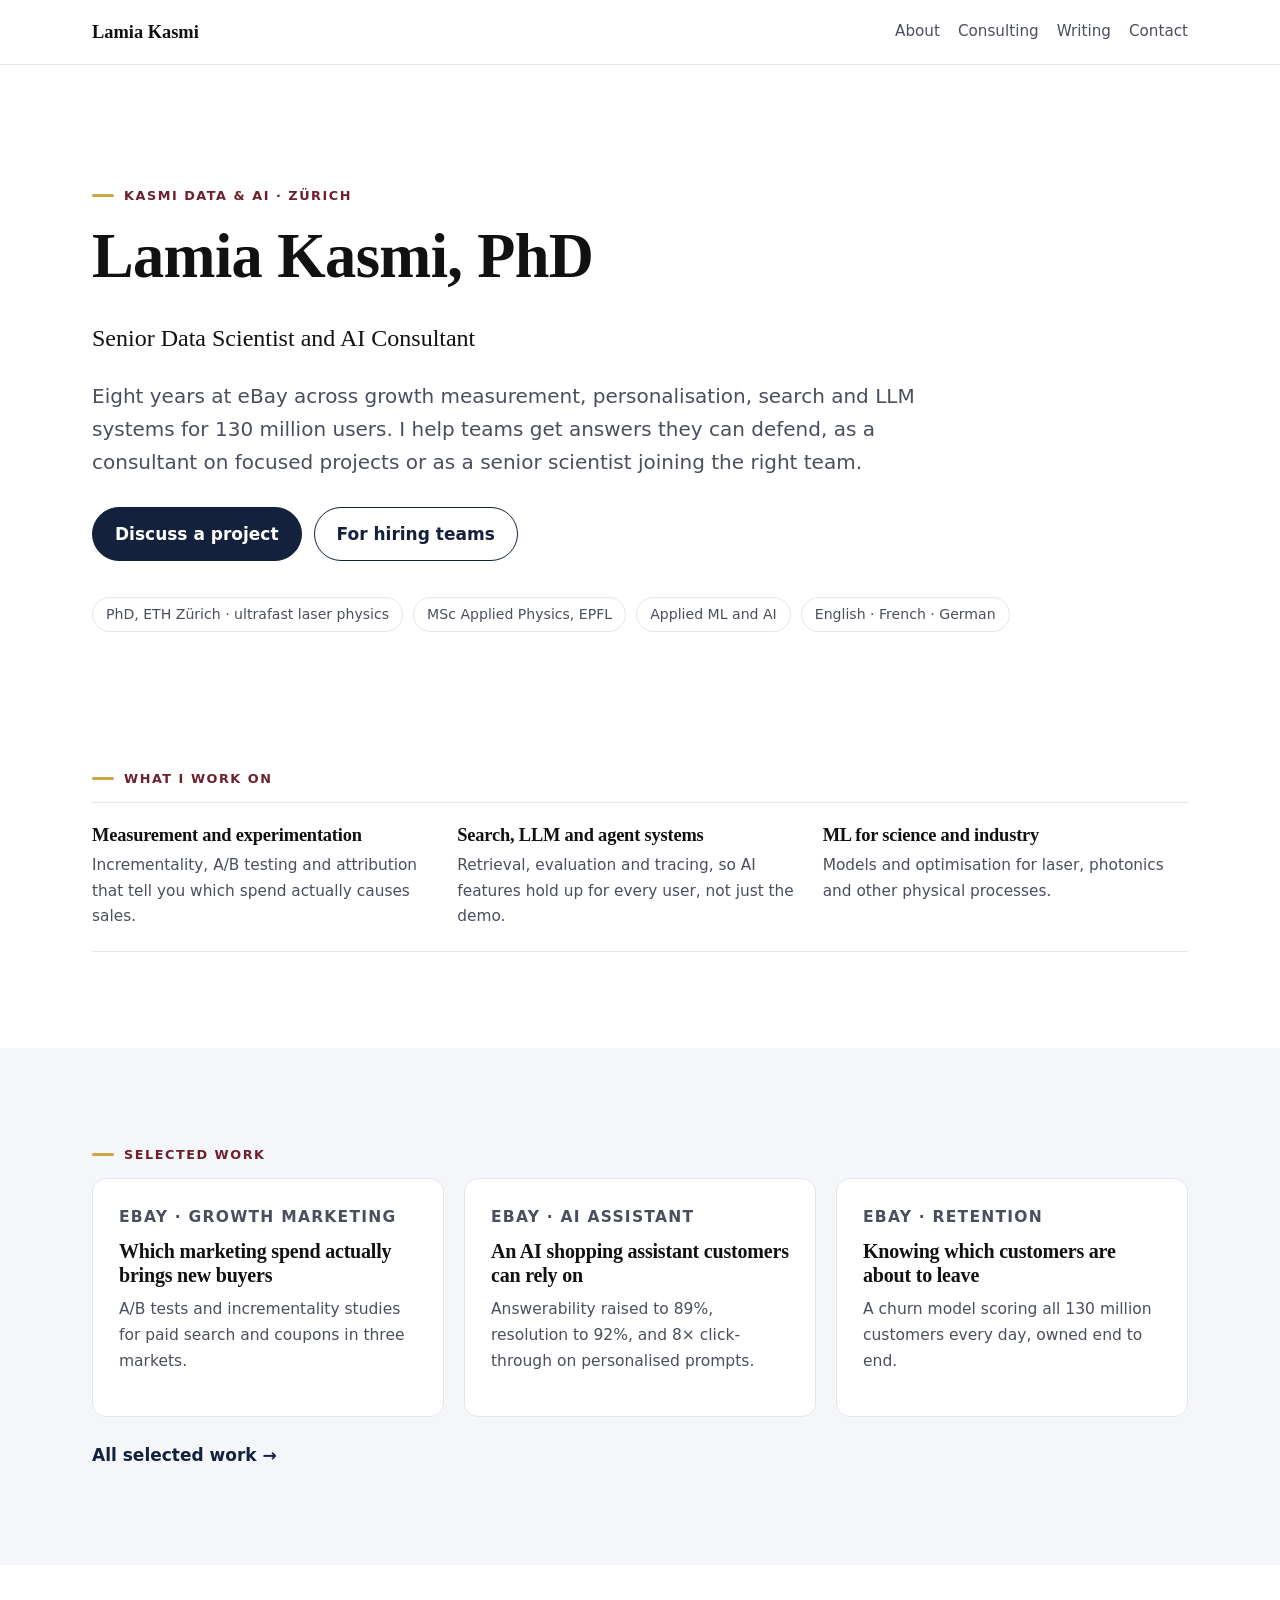
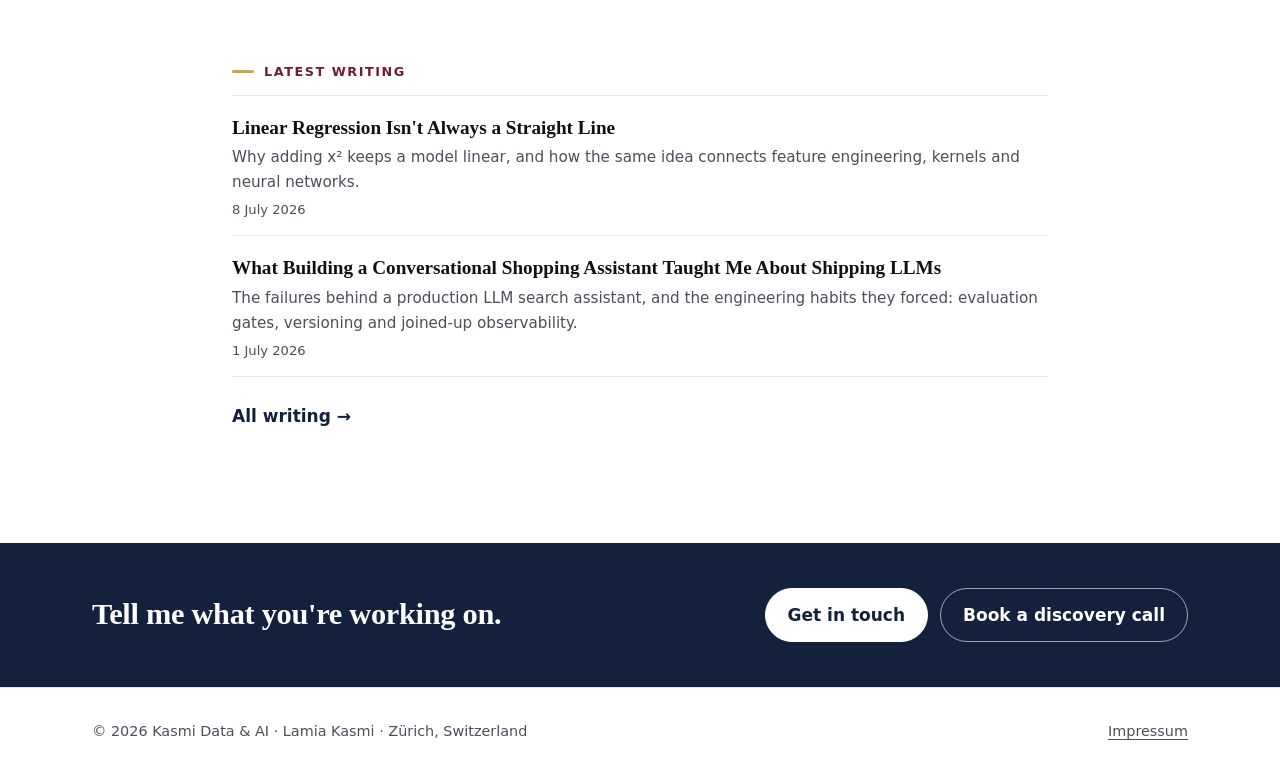
==== commit 6a4cd1e6: "Update site" ====
--- a/index.html
+++ b/index.html
@@ -3,11 +3,11 @@
 <head>
 <meta charset="utf-8">
 <meta name="viewport" content="width=device-width, initial-scale=1">
-<title>Lamia Kasmi, PhD | Kasmi Data &amp; AI, Zürich</title>
+<title>Lamia Kasmi, PhD | Senior Data Scientist and AI Consultant, Zürich</title>
 <meta name="description" content="Lamia Kasmi, physicist turned data scientist in Zürich. Growth measurement, experimentation, search and LLM systems, and ML for science and industry.">
 <link rel="canonical" href="https://lamiakasmi.com/">
 <meta property="og:type" content="website">
-<meta property="og:title" content="Lamia Kasmi, PhD | Kasmi Data &amp; AI, Zürich">
+<meta property="og:title" content="Lamia Kasmi, PhD | Senior Data Scientist and AI Consultant, Zürich">
 <meta property="og:description" content="Lamia Kasmi, physicist turned data scientist in Zürich. Growth measurement, experimentation, search and LLM systems, and ML for science and industry.">
 <meta property="og:url" content="https://lamiakasmi.com/">
 <meta name="twitter:card" content="summary">
@@ -35,6 +35,7 @@
   <div class="wrap">
     <p class="eyebrow">Kasmi Data &amp; AI · Zürich</p>
     <h1>Lamia Kasmi, PhD</h1>
+    <p class="role">Senior Data Scientist and AI Consultant</p>
     <p class="lead">Eight years at eBay across growth measurement, personalisation, search and LLM systems for 130 million users. I help teams get answers they can defend, as a consultant on focused projects or as a senior scientist joining the right team.</p>
     <div class="actions">
       <a class="btn" href="/contact/">Discuss a project</a>
--- a/static/style.css
+++ b/static/style.css
@@ -240,7 +240,7 @@
 .subnav a:hover { color: var(--ink); border-color: var(--mark); }
 section[id] { scroll-margin-top: 110px; }
 .split { display: grid; gap: 40px; }
-@media (min-width: 900px) { .split { grid-template-columns: minmax(0, 1fr) minmax(0, 1.1fr); gap: 64px; align-items: start; } .split .timeline { margin-top: 0; } }
+@media (min-width: 900px) { .split { grid-template-columns: minmax(0, 0.75fr) minmax(0, 1.25fr); gap: 64px; align-items: start; } .split .timeline { margin-top: 0; } }
 .projects.cards { border-top: 0; display: grid; gap: 16px; grid-template-columns: 1fr; margin-top: 20px; }
 .projects.cards li { background: var(--surface); border: 1px solid var(--line); border-radius: var(--radius); padding: 20px 22px; }
 .projects.cards a { margin-bottom: 6px; }
@@ -253,5 +253,16 @@
 @media (min-width: 900px) {
   #results .stats { grid-template-columns: repeat(3, minmax(0, 1fr)); }
   .projects.cards { grid-template-columns: repeat(2, minmax(0, 1fr)); }
+  .projects.cards li.featured { grid-column: 1 / -1; display: grid; grid-template-columns: minmax(0, 1.1fr) minmax(0, 1fr); column-gap: 28px; align-items: center; }
+  .projects.cards li.featured .thumb-link { grid-row: 1 / span 3; }
+  .projects.cards li.featured .thumb { margin-bottom: 0; }
   #exploring .topics { grid-template-columns: repeat(3, minmax(0, 1fr)); gap: 32px; }
 }
+.projects.cards .thumb { display: block; width: 100%; height: auto; border: 1px solid var(--line); border-radius: 8px; margin-bottom: 14px; }
+.projects.cards .thumb-link { margin-bottom: 0; }
+.projects.cards .thumb-link .thumb { transition: border-color .15s, opacity .15s; }
+.projects.cards .thumb-link:hover .thumb { border-color: var(--mark); opacity: .92; }
+.projects .card-links { display: flex; flex-wrap: wrap; gap: 6px 18px; margin: 10px 0 0; font-size: .9rem; }
+.projects .card-links a { display: inline; font-weight: 600; color: var(--accent); margin: 0; text-decoration: underline; text-underline-offset: 3px; text-decoration-color: var(--mark); }
+.projects .card-links a:hover { color: var(--label); }
+.hero .role { font-family: var(--serif); font-size: clamp(1.2rem, 2.4vw, 1.5rem); color: var(--ink); margin: -.2em 0 .9em; }
